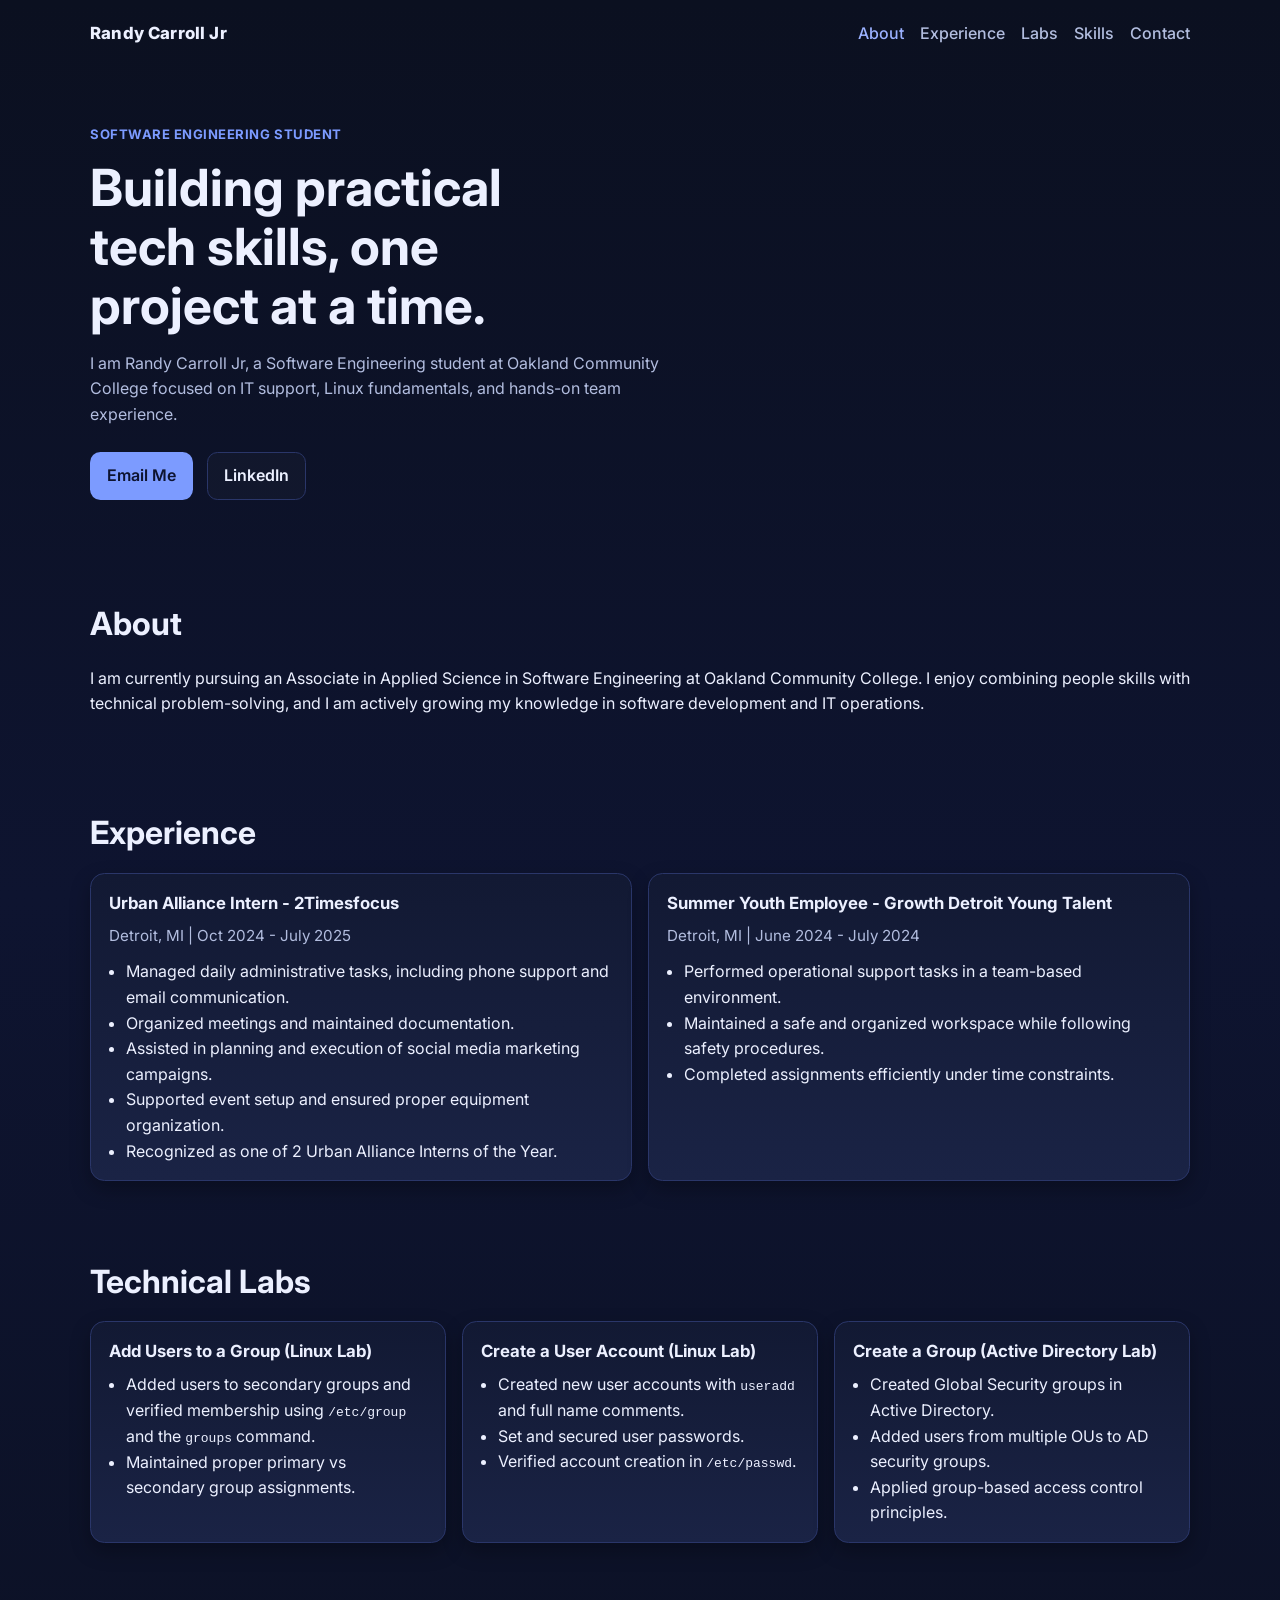
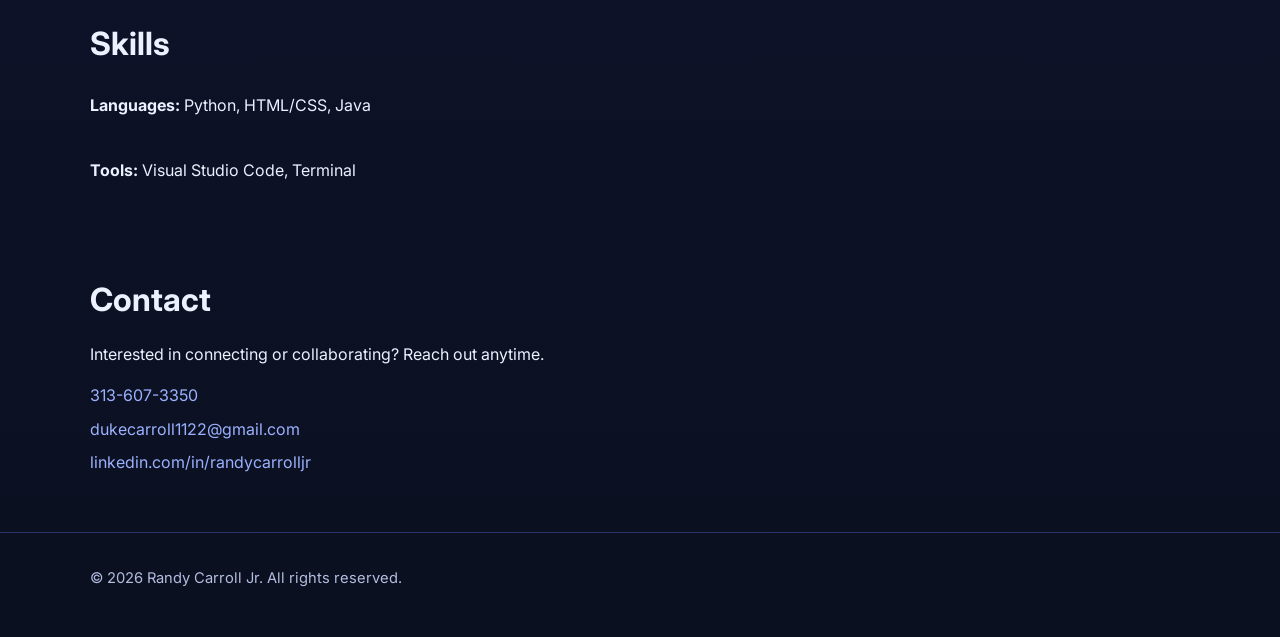
==== index.html @ 204d825f "Add files via upload" ====
<!doctype html>
<html lang="en">
  <head>
    <meta charset="UTF-8" />
    <meta name="viewport" content="width=device-width, initial-scale=1.0" />
    <title>Randy Carroll Jr | Personal Website</title>
    <meta
      name="description"
      content="Personal website for Randy Carroll Jr, Software Engineering student and aspiring IT professional."
    />
    <link rel="preconnect" href="https://fonts.googleapis.com" />
    <link rel="preconnect" href="https://fonts.gstatic.com" crossorigin />
    <link
      href="https://fonts.googleapis.com/css2?family=Inter:wght@400;500;600;700;800&display=swap"
      rel="stylesheet"
    />
    <link rel="stylesheet" href="styles.css" />
  </head>
  <body>
    <header class="hero">
      <nav class="nav container">
        <a class="logo" href="#top">Randy Carroll Jr</a>
        <div class="nav-links">
          <a href="#about">About</a>
          <a href="#experience">Experience</a>
          <a href="#labs">Labs</a>
          <a href="#skills">Skills</a>
          <a href="#contact">Contact</a>
        </div>
      </nav>
      <div class="hero-content container" id="top">
        <p class="eyebrow">Software Engineering Student</p>
        <h1>Building practical tech skills, one project at a time.</h1>
        <p class="hero-text">
          I am Randy Carroll Jr, a Software Engineering student at Oakland Community College
          focused on IT support, Linux fundamentals, and hands-on team experience.
        </p>
        <div class="hero-actions">
          <a class="btn btn-primary" href="mailto:dukecarroll1122@gmail.com">Email Me</a>
          <a class="btn btn-secondary" href="https://linkedin.com/in/randycarrolljr" target="_blank" rel="noreferrer">LinkedIn</a>
        </div>
      </div>
    </header>

    <main>
      <section class="section container reveal" id="about">
        <h2>About</h2>
        <p>
          I am currently pursuing an Associate in Applied Science in Software Engineering at
          Oakland Community College. I enjoy combining people skills with technical problem-solving,
          and I am actively growing my knowledge in software development and IT operations.
        </p>
      </section>

      <section class="section container reveal" id="experience">
        <h2>Experience</h2>
        <div class="card-grid">
          <article class="card">
            <h3>Urban Alliance Intern - 2Timesfocus</h3>
            <p class="meta">Detroit, MI | Oct 2024 - July 2025</p>
            <ul>
              <li>Managed daily administrative tasks, including phone support and email communication.</li>
              <li>Organized meetings and maintained documentation.</li>
              <li>Assisted in planning and execution of social media marketing campaigns.</li>
              <li>Supported event setup and ensured proper equipment organization.</li>
              <li>Recognized as one of 2 Urban Alliance Interns of the Year.</li>
            </ul>
          </article>

          <article class="card">
            <h3>Summer Youth Employee - Growth Detroit Young Talent</h3>
            <p class="meta">Detroit, MI | June 2024 - July 2024</p>
            <ul>
              <li>Performed operational support tasks in a team-based environment.</li>
              <li>Maintained a safe and organized workspace while following safety procedures.</li>
              <li>Completed assignments efficiently under time constraints.</li>
            </ul>
          </article>
        </div>
      </section>

      <section class="section container reveal" id="labs">
        <h2>Technical Labs</h2>
        <div class="card-grid">
          <article class="card">
            <h3>Add Users to a Group (Linux Lab)</h3>
            <ul>
              <li>Added users to secondary groups and verified membership using <code>/etc/group</code> and the <code>groups</code> command.</li>
              <li>Maintained proper primary vs secondary group assignments.</li>
            </ul>
          </article>

          <article class="card">
            <h3>Create a User Account (Linux Lab)</h3>
            <ul>
              <li>Created new user accounts with <code>useradd</code> and full name comments.</li>
              <li>Set and secured user passwords.</li>
              <li>Verified account creation in <code>/etc/passwd</code>.</li>
            </ul>
          </article>

          <article class="card">
            <h3>Create a Group (Active Directory Lab)</h3>
            <ul>
              <li>Created Global Security groups in Active Directory.</li>
              <li>Added users from multiple OUs to AD security groups.</li>
              <li>Applied group-based access control principles.</li>
            </ul>
          </article>
        </div>
      </section>

      <section class="section container reveal" id="skills">
        <h2>Skills</h2>
        <div class="skills">
          <p><strong>Languages:</strong> Python, HTML/CSS, Java</p>
          <p><strong>Tools:</strong> Visual Studio Code, Terminal</p>
        </div>
      </section>

      <section class="section container reveal" id="contact">
        <h2>Contact</h2>
        <p>Interested in connecting or collaborating? Reach out anytime.</p>
        <div class="contact-list">
          <a href="tel:+13136073350">313-607-3350</a>
          <a href="mailto:dukecarroll1122@gmail.com">dukecarroll1122@gmail.com</a>
          <a href="https://linkedin.com/in/randycarrolljr" target="_blank" rel="noreferrer">linkedin.com/in/randycarrolljr</a>
        </div>
      </section>
    </main>

    <footer class="footer">
      <div class="container">
        <p>© <span id="year"></span> Randy Carroll Jr. All rights reserved.</p>
      </div>
    </footer>

    <button class="back-to-top" id="backToTop" aria-label="Back to top">Top</button>

    <script src="script.js" defer></script>
  </body>
</html>
---- styles.css ----
:root {
  --bg: #0b1020;
  --surface: #121933;
  --surface-2: #1a2345;
  --text: #ecf0ff;
  --muted: #b2bddf;
  --primary: #7c9bff;
  --primary-strong: #9bb1ff;
  --border: #2a3669;
  --shadow: rgba(0, 0, 0, 0.28);
}

* {
  box-sizing: border-box;
}

html,
body {
  margin: 0;
  padding: 0;
  font-family: "Inter", system-ui, -apple-system, Segoe UI, Roboto, sans-serif;
  background: linear-gradient(180deg, #0b1020 0%, #0e1430 40%, #0b1020 100%);
  color: var(--text);
  line-height: 1.6;
}

a {
  color: var(--primary-strong);
  text-decoration: none;
}

a:hover {
  text-decoration: underline;
}

.container {
  width: min(1100px, 92%);
  margin: 0 auto;
}

.hero {
  padding: 1.25rem 0 3rem;
}

.nav {
  display: flex;
  align-items: center;
  justify-content: space-between;
  gap: 1rem;
}

.logo {
  color: var(--text);
  font-weight: 800;
  font-size: 1.05rem;
  letter-spacing: 0.01em;
}

.nav-links {
  display: flex;
  flex-wrap: wrap;
  gap: 1rem;
}

.nav-links a {
  color: var(--muted);
  font-weight: 500;
  transition: color 0.2s ease;
}

.nav-links a.active {
  color: var(--primary-strong);
}

.hero-content {
  padding-top: 4rem;
}

.eyebrow {
  color: var(--primary);
  font-weight: 700;
  letter-spacing: 0.04em;
  text-transform: uppercase;
  font-size: 0.82rem;
}

h1 {
  font-size: clamp(2rem, 5vw, 3.2rem);
  line-height: 1.15;
  margin: 0.4rem 0 1rem;
  max-width: 14ch;
}

.hero-text {
  max-width: 62ch;
  color: var(--muted);
}

.hero-actions {
  display: flex;
  flex-wrap: wrap;
  gap: 0.85rem;
  margin-top: 1.5rem;
}

.btn {
  display: inline-block;
  padding: 0.65rem 1rem;
  border-radius: 0.65rem;
  font-weight: 600;
  border: 1px solid transparent;
}

.btn-primary {
  background: var(--primary);
  color: #0d1330;
}

.btn-primary:hover {
  background: #9db2ff;
  text-decoration: none;
}

.btn-secondary {
  border-color: var(--border);
  color: var(--text);
  background: rgba(255, 255, 255, 0.02);
}

.btn-secondary:hover {
  background: rgba(255, 255, 255, 0.08);
  text-decoration: none;
}

.section {
  padding: 1.5rem 0;
}

.reveal {
  opacity: 0;
  transform: translateY(14px);
  transition: opacity 0.45s ease, transform 0.45s ease;
}

.reveal.visible {
  opacity: 1;
  transform: translateY(0);
}

h2 {
  font-size: clamp(1.4rem, 3vw, 2rem);
  margin-bottom: 0.5rem;
}

.card-grid {
  display: grid;
  gap: 1rem;
  grid-template-columns: repeat(auto-fit, minmax(250px, 1fr));
  margin-top: 0.9rem;
}

.card {
  background: linear-gradient(180deg, var(--surface) 0%, var(--surface-2) 100%);
  border: 1px solid var(--border);
  border-radius: 0.9rem;
  padding: 1rem 1.1rem;
  box-shadow: 0 8px 20px var(--shadow);
}

.card h3 {
  margin-top: 0;
  margin-bottom: 0.45rem;
  font-size: 1.05rem;
}

.meta {
  color: var(--muted);
  margin-top: 0;
  margin-bottom: 0.7rem;
  font-size: 0.95rem;
}

ul {
  margin: 0;
  padding-left: 1.1rem;
}

.skills,
.contact-list {
  display: grid;
  gap: 0.5rem;
}

.footer {
  border-top: 1px solid var(--border);
  margin-top: 2rem;
  padding: 1.2rem 0 2rem;
  color: var(--muted);
  font-size: 0.92rem;
}

.back-to-top {
  position: fixed;
  right: 1rem;
  bottom: 1rem;
  border: 1px solid var(--border);
  background: var(--surface-2);
  color: var(--text);
  border-radius: 999px;
  padding: 0.45rem 0.75rem;
  font-weight: 600;
  cursor: pointer;
  opacity: 0;
  pointer-events: none;
  transition: opacity 0.2s ease;
}

.back-to-top.show {
  opacity: 1;
  pointer-events: auto;
}

@media (max-width: 700px) {
  .nav {
    flex-direction: column;
    align-items: flex-start;
  }

  .hero-content {
    padding-top: 2.2rem;
  }
}
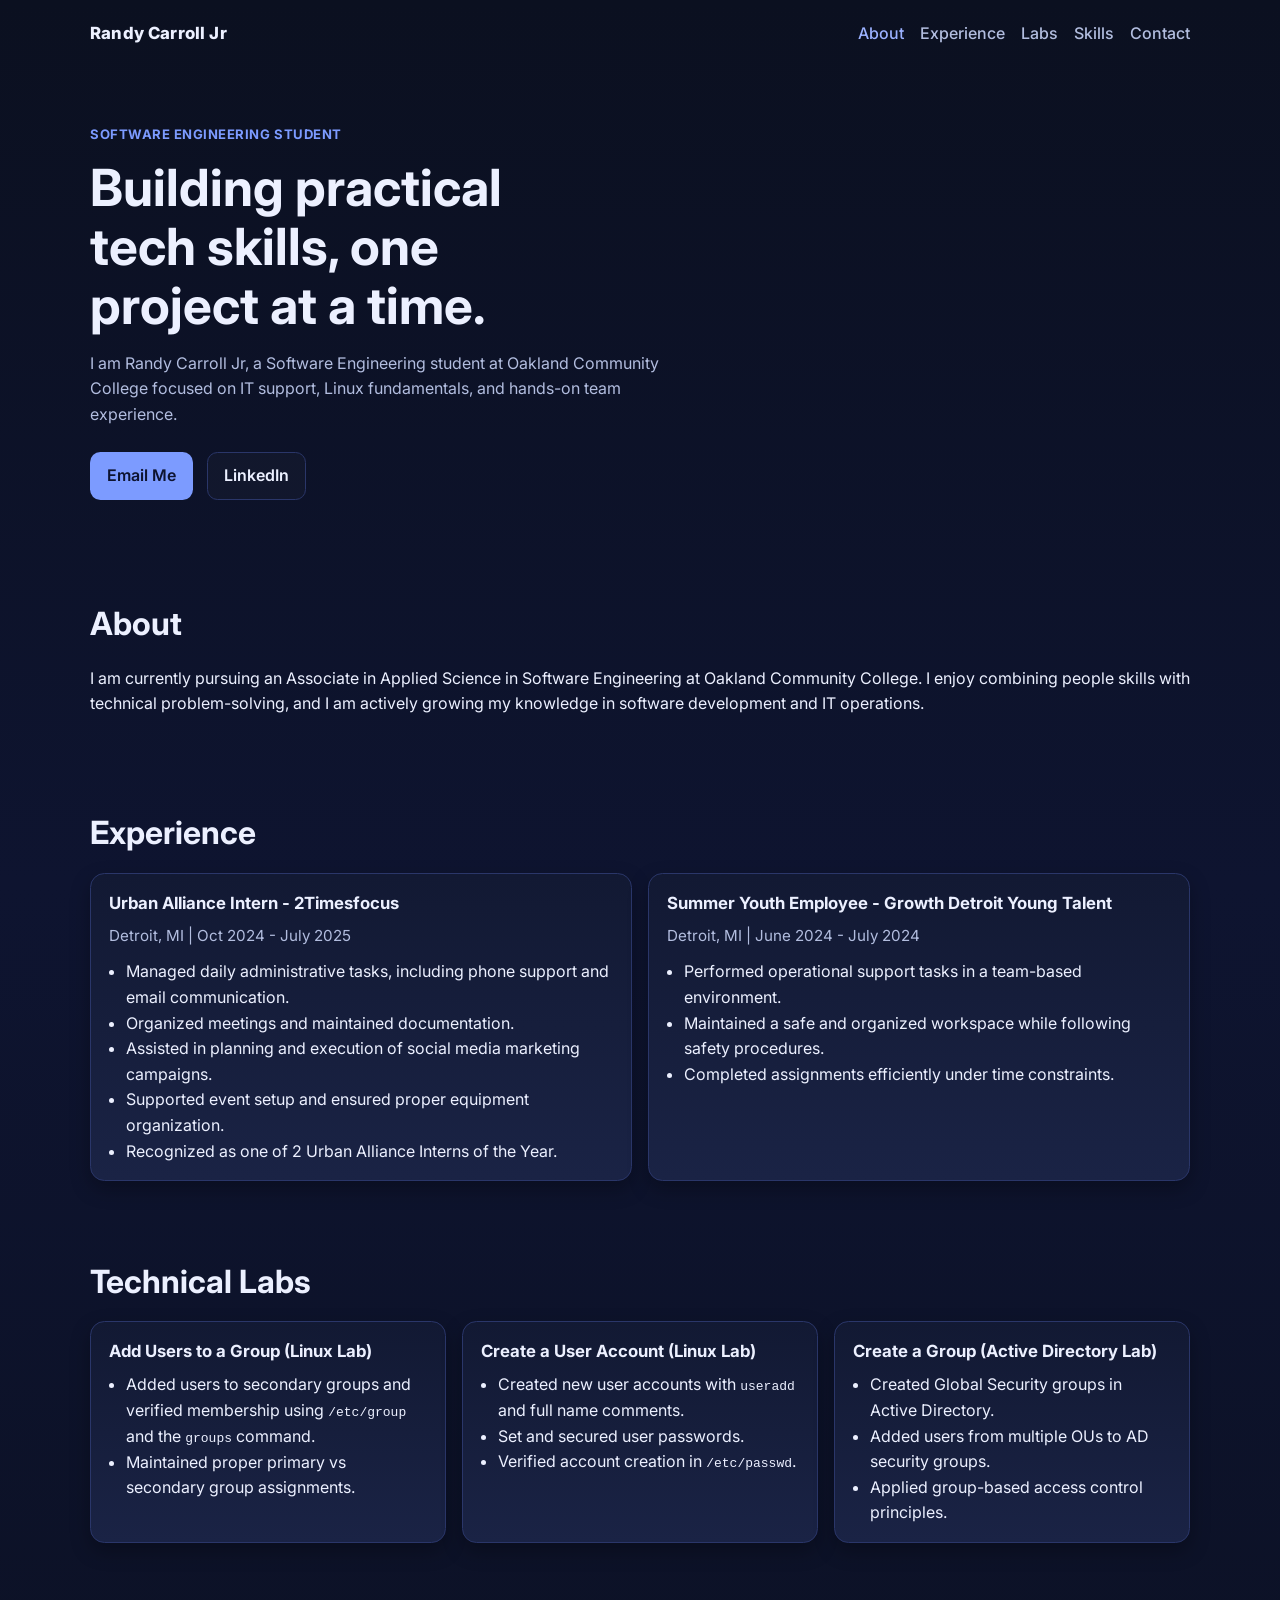
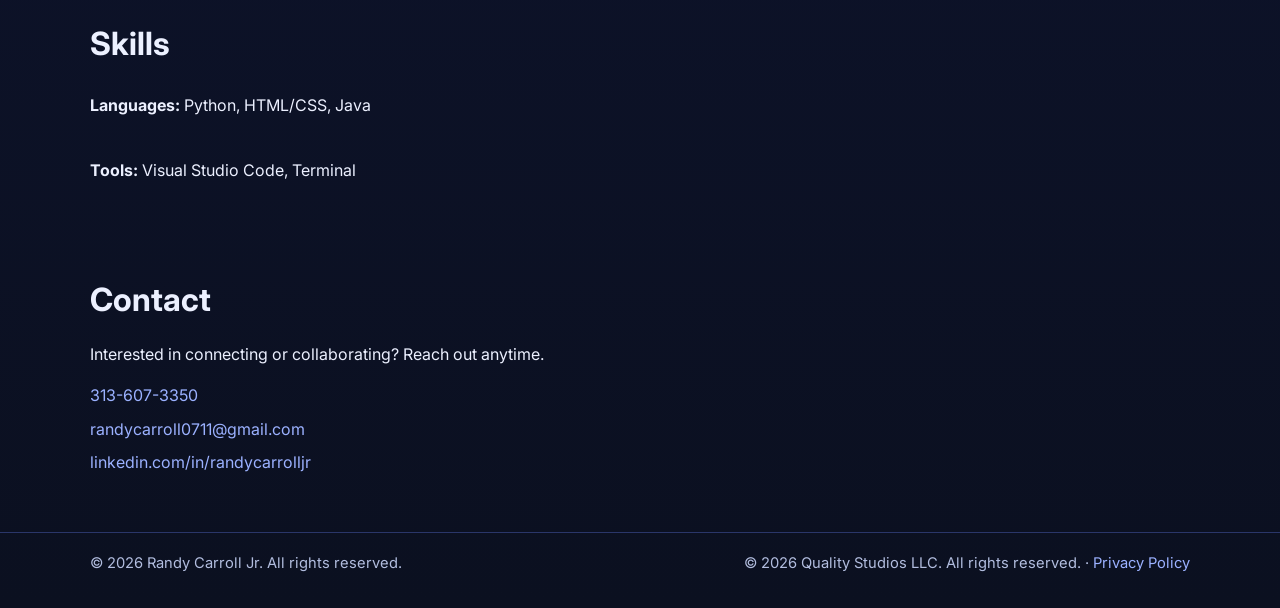
==== commit 417d35a9: "Add footer legal notice, privacy page, and accessibility/UX polish Adds Quality Studios LLC copyrigh" ====
--- a/index.html
+++ b/index.html
@@ -17,6 +17,7 @@
     <link rel="stylesheet" href="styles.css" />
   </head>
   <body>
+    <a class="skip-link" href="#main-content">Skip to main content</a>
     <header class="hero">
       <nav class="nav container">
         <a class="logo" href="#top">Randy Carroll Jr</a>
@@ -36,13 +37,13 @@
           focused on IT support, Linux fundamentals, and hands-on team experience.
         </p>
         <div class="hero-actions">
-          <a class="btn btn-primary" href="mailto:dukecarroll1122@gmail.com">Email Me</a>
+          <a class="btn btn-primary" href="mailto:randycarroll0711@gmail.com">Email Me</a>
           <a class="btn btn-secondary" href="https://linkedin.com/in/randycarrolljr" target="_blank" rel="noreferrer">LinkedIn</a>
         </div>
       </div>
     </header>
 
-    <main>
+    <main id="main-content">
       <section class="section container reveal" id="about">
         <h2>About</h2>
         <p>
@@ -123,15 +124,16 @@
         <p>Interested in connecting or collaborating? Reach out anytime.</p>
         <div class="contact-list">
           <a href="tel:+13136073350">313-607-3350</a>
-          <a href="mailto:dukecarroll1122@gmail.com">dukecarroll1122@gmail.com</a>
+          <a href="mailto:randycarroll0711@gmail.com">randycarroll0711@gmail.com</a>
           <a href="https://linkedin.com/in/randycarrolljr" target="_blank" rel="noreferrer">linkedin.com/in/randycarrolljr</a>
         </div>
       </section>
     </main>
 
     <footer class="footer">
-      <div class="container">
+      <div class="container footer-content">
         <p>© <span id="year"></span> Randy Carroll Jr. All rights reserved.</p>
+        <p class="footer-secondary">© 2026 Quality Studios LLC. All rights reserved. · <a href="privacy.html">Privacy Policy</a></p>
       </div>
     </footer>
 
--- a/styles.css
+++ b/styles.css
@@ -14,6 +14,10 @@
   box-sizing: border-box;
 }
 
+html {
+  scroll-behavior: smooth;
+}
+
 html,
 body {
   margin: 0;
@@ -33,9 +37,44 @@
   text-decoration: underline;
 }
 
+a:focus-visible,
+button:focus-visible {
+  outline: 2px solid var(--primary);
+  outline-offset: 3px;
+  border-radius: 0.25rem;
+}
+
+@media (prefers-reduced-motion: reduce) {
+  html {
+    scroll-behavior: auto;
+  }
+
+  .reveal {
+    transition: none;
+  }
+}
+
 .container {
   width: min(1100px, 92%);
   margin: 0 auto;
+}
+
+.skip-link {
+  position: absolute;
+  top: -100%;
+  left: 1rem;
+  z-index: 1000;
+  background: var(--surface-2);
+  color: var(--text);
+  border: 1px solid var(--border);
+  border-radius: 0.5rem;
+  padding: 0.65rem 1rem;
+  font-weight: 600;
+  transition: top 0.2s ease;
+}
+
+.skip-link:focus {
+  top: 1rem;
 }
 
 .hero {
@@ -109,6 +148,11 @@
   border-radius: 0.65rem;
   font-weight: 600;
   border: 1px solid transparent;
+  transition: background 0.2s ease, transform 0.15s ease;
+}
+
+.btn:active {
+  transform: translateY(1px);
 }
 
 .btn-primary {
@@ -165,6 +209,13 @@
   border-radius: 0.9rem;
   padding: 1rem 1.1rem;
   box-shadow: 0 8px 20px var(--shadow);
+  transition: transform 0.2s ease, border-color 0.2s ease, box-shadow 0.2s ease;
+}
+
+.card:hover {
+  transform: translateY(-3px);
+  border-color: var(--primary);
+  box-shadow: 0 12px 28px var(--shadow);
 }
 
 .card h3 {
@@ -199,25 +250,47 @@
   font-size: 0.92rem;
 }
 
+.footer-content {
+  display: flex;
+  flex-wrap: wrap;
+  justify-content: space-between;
+  gap: 0.35rem 1.5rem;
+}
+
+.footer-content p {
+  margin: 0;
+}
+
+.footer-secondary {
+  color: var(--muted);
+}
+
 .back-to-top {
   position: fixed;
   right: 1rem;
   bottom: 1rem;
+  min-width: 44px;
+  min-height: 44px;
   border: 1px solid var(--border);
   background: var(--surface-2);
   color: var(--text);
   border-radius: 999px;
-  padding: 0.45rem 0.75rem;
+  padding: 0.6rem 1rem;
   font-weight: 600;
   cursor: pointer;
   opacity: 0;
   pointer-events: none;
-  transition: opacity 0.2s ease;
+  transition: opacity 0.2s ease, background 0.2s ease, border-color 0.2s ease;
 }
 
 .back-to-top.show {
   opacity: 1;
   pointer-events: auto;
+}
+
+.back-to-top:hover {
+  background: var(--surface);
+  border-color: var(--primary);
 }
 
 @media (max-width: 700px) {
@@ -229,4 +302,9 @@
   .hero-content {
     padding-top: 2.2rem;
   }
-}
+
+  .footer-content {
+    flex-direction: column;
+    gap: 0.5rem;
+  }
+}
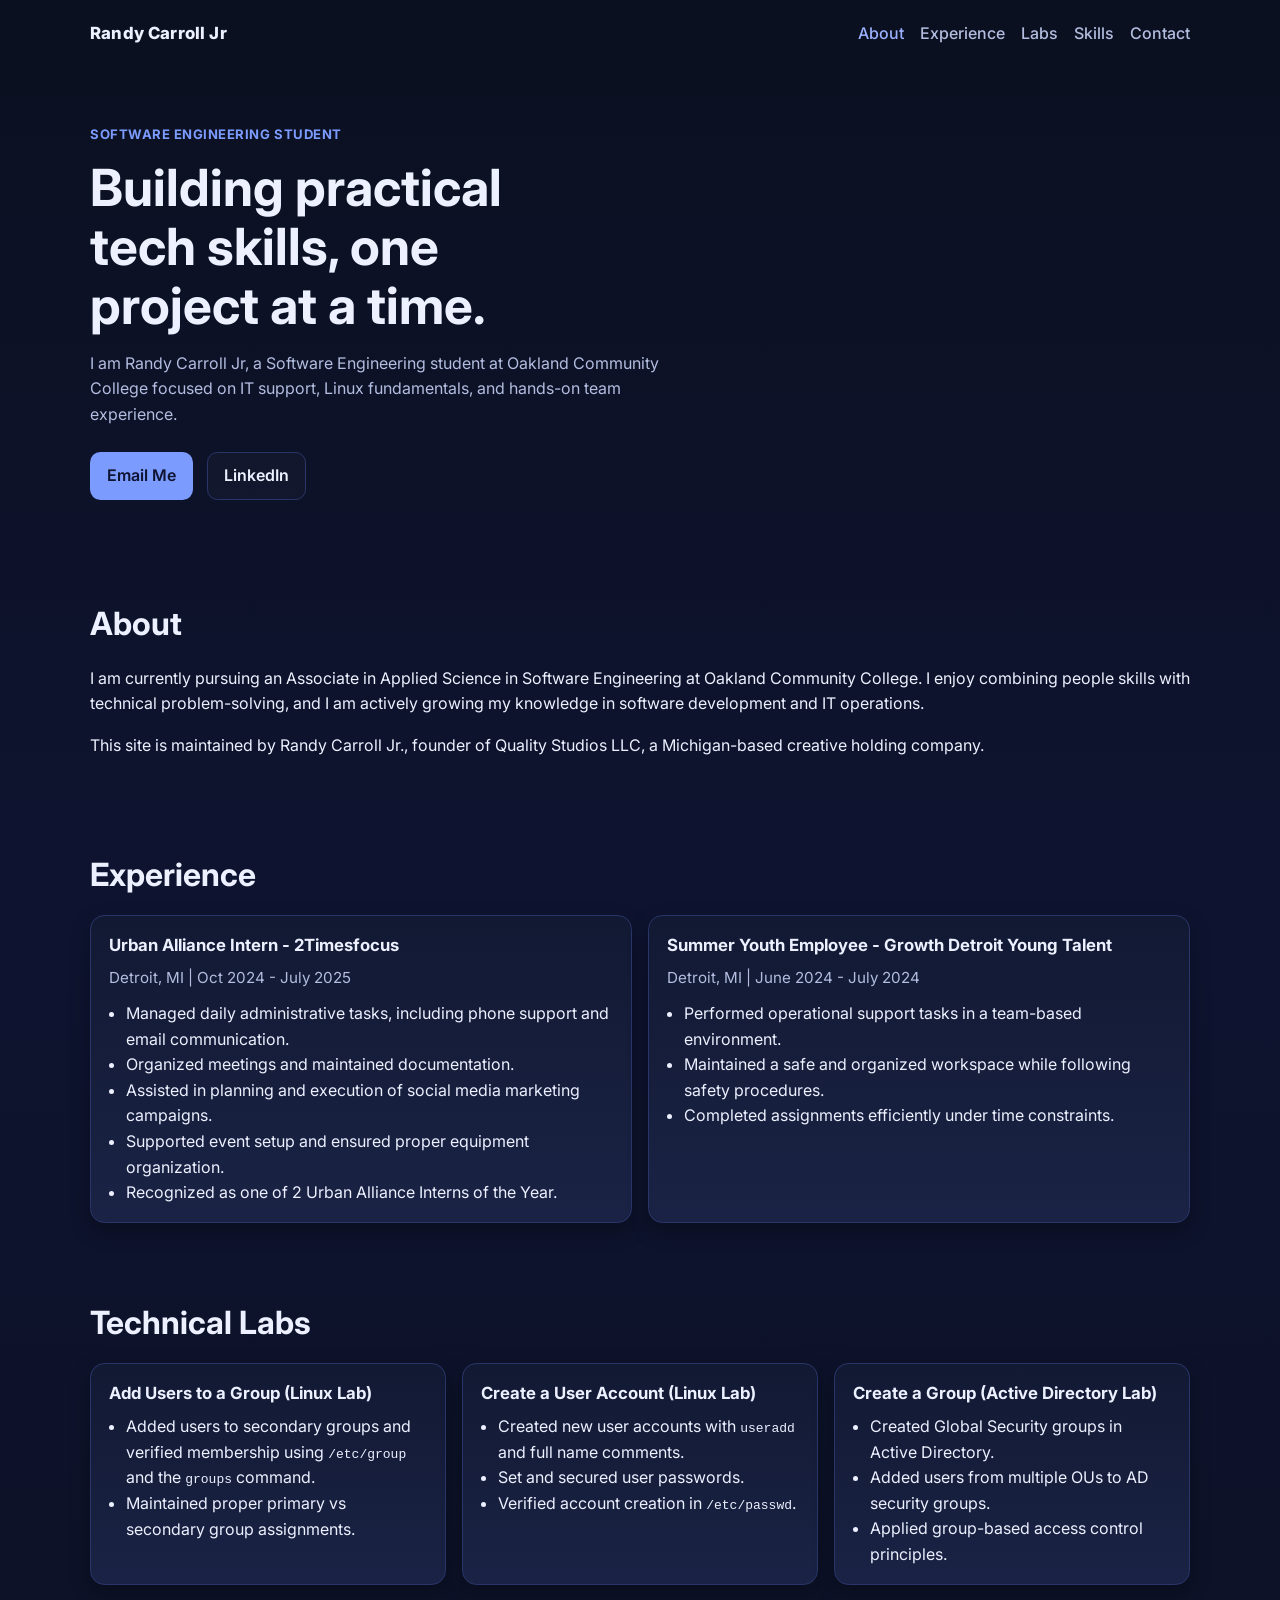
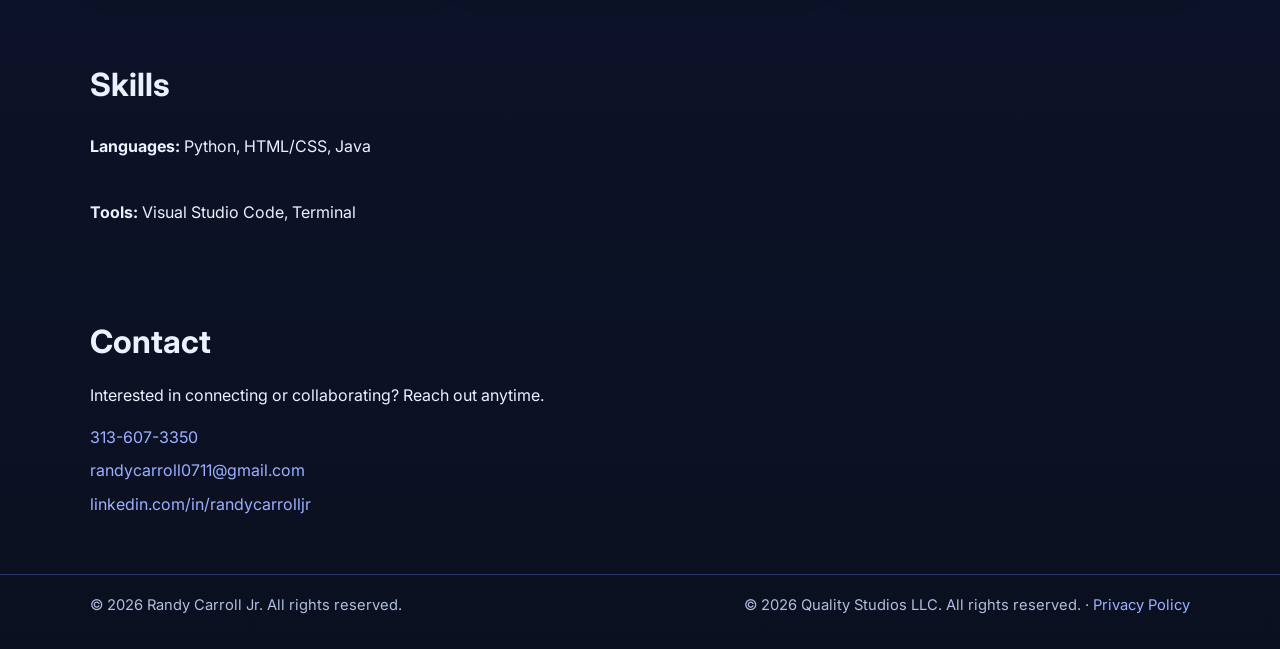
==== commit 890121b7: "Add Quality Studios LLC references to title, meta description, and About section Co-Authored-By: Cla" ====
--- a/index.html
+++ b/index.html
@@ -3,10 +3,10 @@
   <head>
     <meta charset="UTF-8" />
     <meta name="viewport" content="width=device-width, initial-scale=1.0" />
-    <title>Randy Carroll Jr | Personal Website</title>
+    <title>Randy Carroll Jr | Quality Studios LLC</title>
     <meta
       name="description"
-      content="Personal website for Randy Carroll Jr, Software Engineering student and aspiring IT professional."
+      content="Personal website for Randy Carroll Jr, Software Engineering student and founder of Quality Studios LLC."
     />
     <link rel="preconnect" href="https://fonts.googleapis.com" />
     <link rel="preconnect" href="https://fonts.gstatic.com" crossorigin />
@@ -50,6 +50,10 @@
           I am currently pursuing an Associate in Applied Science in Software Engineering at
           Oakland Community College. I enjoy combining people skills with technical problem-solving,
           and I am actively growing my knowledge in software development and IT operations.
+        </p>
+        <p>
+          This site is maintained by Randy Carroll Jr., founder of Quality Studios LLC, a
+          Michigan-based creative holding company.
         </p>
       </section>
 
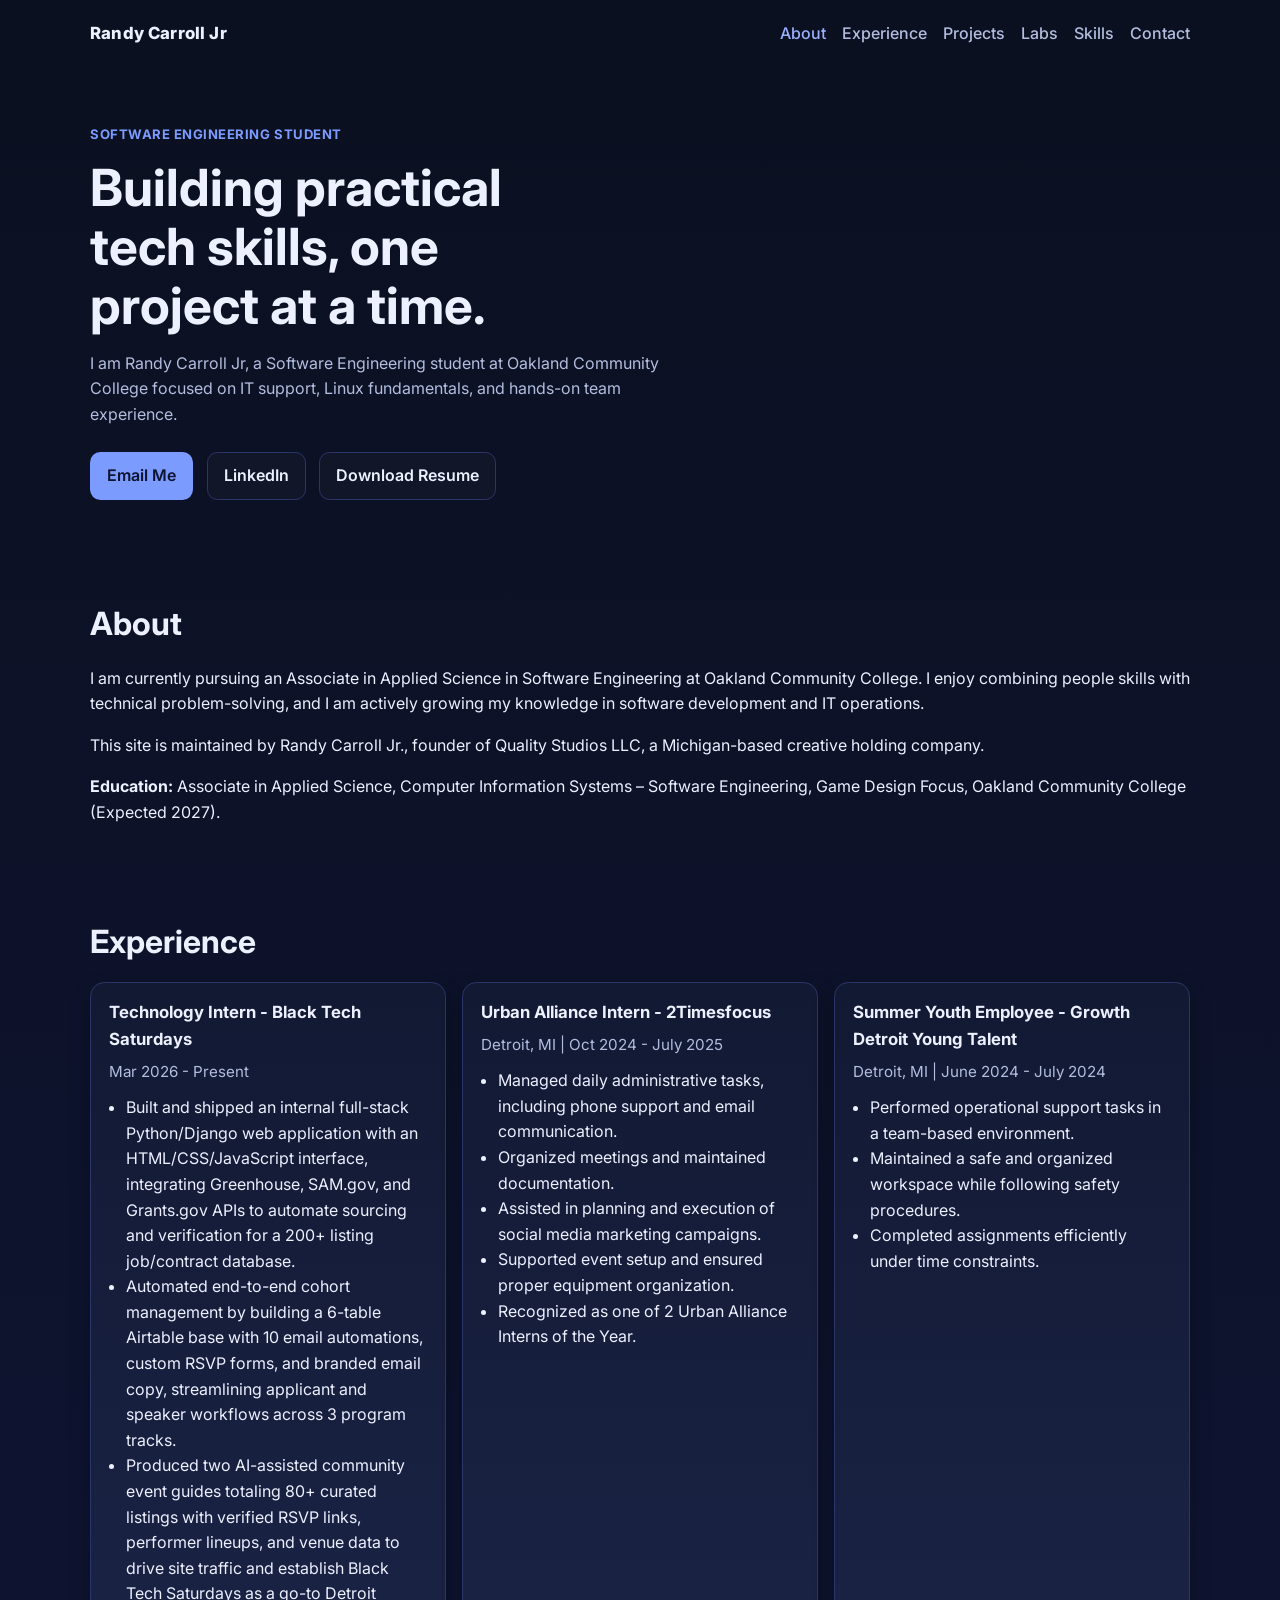
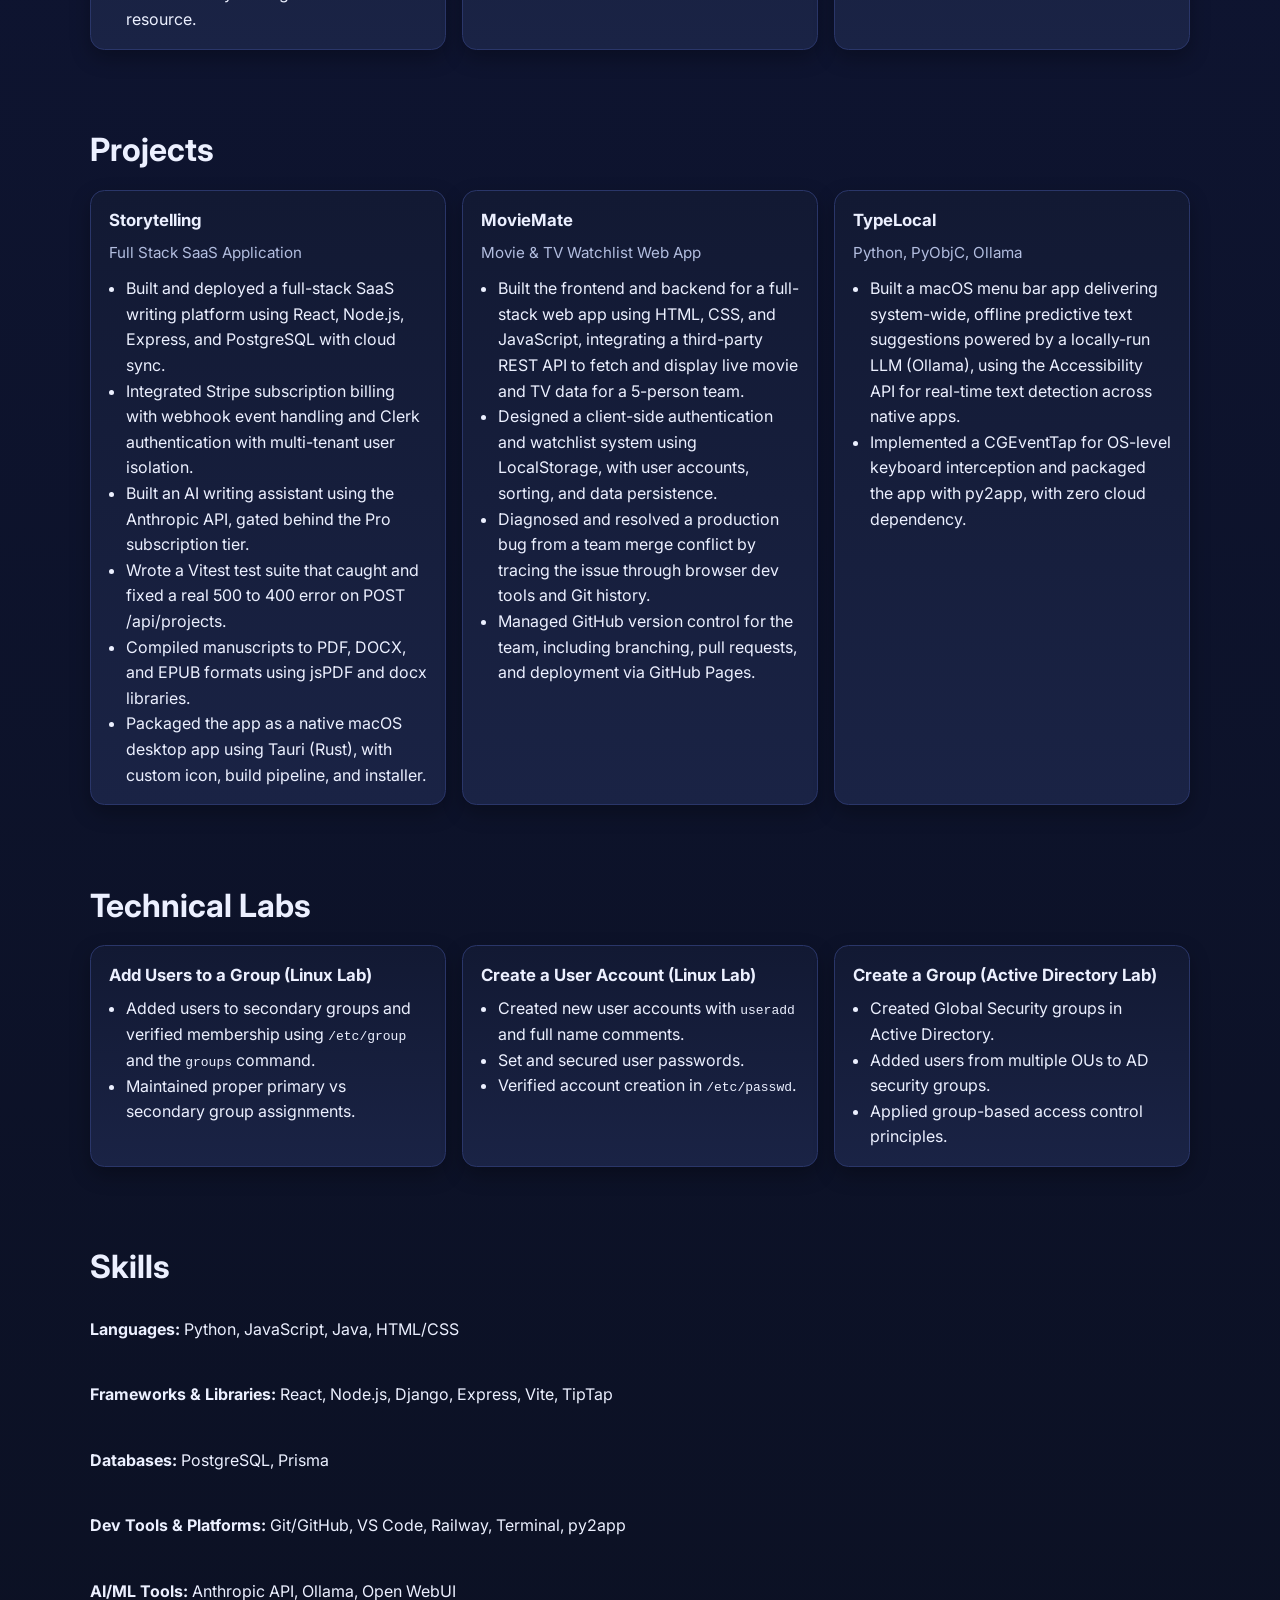
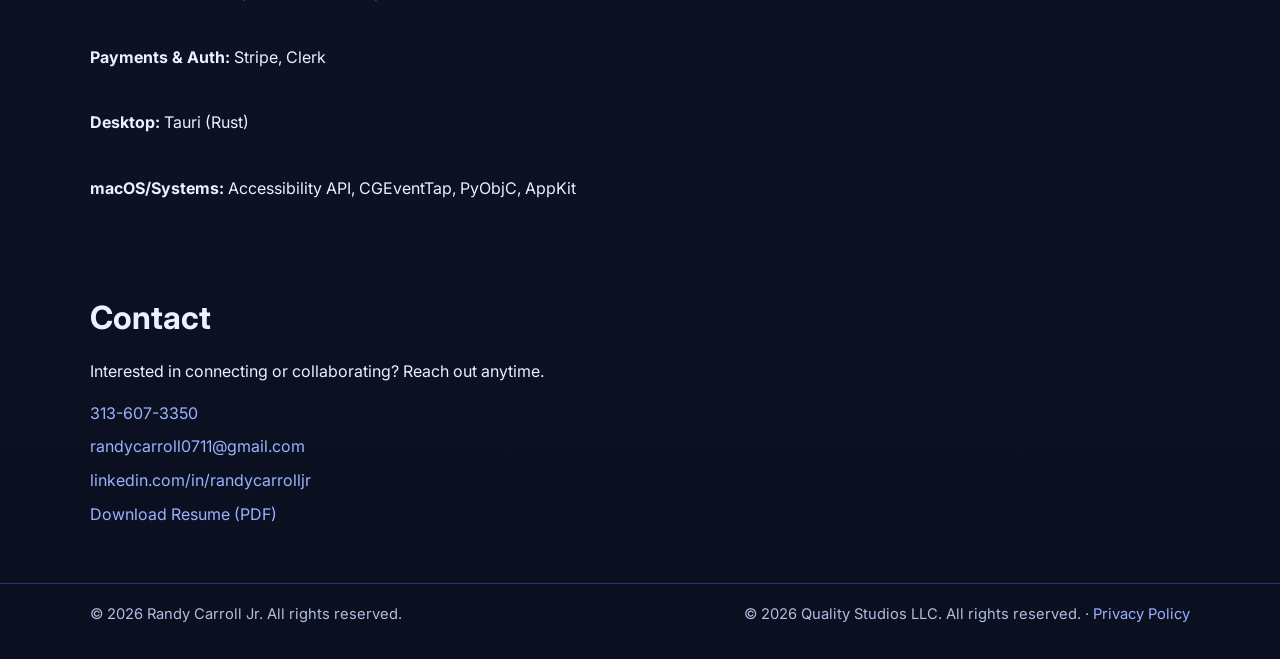
==== commit dab047c6: "Add downloadable resume and sync site content with resume Adds a Download Resume link (hero + contac" ====
--- a/index.html
+++ b/index.html
@@ -24,6 +24,7 @@
         <div class="nav-links">
           <a href="#about">About</a>
           <a href="#experience">Experience</a>
+          <a href="#projects">Projects</a>
           <a href="#labs">Labs</a>
           <a href="#skills">Skills</a>
           <a href="#contact">Contact</a>
@@ -39,6 +40,7 @@
         <div class="hero-actions">
           <a class="btn btn-primary" href="mailto:randycarroll0711@gmail.com">Email Me</a>
           <a class="btn btn-secondary" href="https://linkedin.com/in/randycarrolljr" target="_blank" rel="noreferrer">LinkedIn</a>
+          <a class="btn btn-secondary" href="resume.pdf" download>Download Resume</a>
         </div>
       </div>
     </header>
@@ -55,11 +57,25 @@
           This site is maintained by Randy Carroll Jr., founder of Quality Studios LLC, a
           Michigan-based creative holding company.
         </p>
+        <p>
+          <strong>Education:</strong> Associate in Applied Science, Computer Information Systems –
+          Software Engineering, Game Design Focus, Oakland Community College (Expected 2027).
+        </p>
       </section>
 
       <section class="section container reveal" id="experience">
         <h2>Experience</h2>
         <div class="card-grid">
+          <article class="card">
+            <h3>Technology Intern - Black Tech Saturdays</h3>
+            <p class="meta">Mar 2026 - Present</p>
+            <ul>
+              <li>Built and shipped an internal full-stack Python/Django web application with an HTML/CSS/JavaScript interface, integrating Greenhouse, SAM.gov, and Grants.gov APIs to automate sourcing and verification for a 200+ listing job/contract database.</li>
+              <li>Automated end-to-end cohort management by building a 6-table Airtable base with 10 email automations, custom RSVP forms, and branded email copy, streamlining applicant and speaker workflows across 3 program tracks.</li>
+              <li>Produced two AI-assisted community event guides totaling 80+ curated listings with verified RSVP links, performer lineups, and venue data to drive site traffic and establish Black Tech Saturdays as a go-to Detroit resource.</li>
+            </ul>
+          </article>
+
           <article class="card">
             <h3>Urban Alliance Intern - 2Timesfocus</h3>
             <p class="meta">Detroit, MI | Oct 2024 - July 2025</p>
@@ -84,6 +100,44 @@
         </div>
       </section>
 
+      <section class="section container reveal" id="projects">
+        <h2>Projects</h2>
+        <div class="card-grid">
+          <article class="card">
+            <h3>Storytelling</h3>
+            <p class="meta">Full Stack SaaS Application</p>
+            <ul>
+              <li>Built and deployed a full-stack SaaS writing platform using React, Node.js, Express, and PostgreSQL with cloud sync.</li>
+              <li>Integrated Stripe subscription billing with webhook event handling and Clerk authentication with multi-tenant user isolation.</li>
+              <li>Built an AI writing assistant using the Anthropic API, gated behind the Pro subscription tier.</li>
+              <li>Wrote a Vitest test suite that caught and fixed a real 500 to 400 error on POST /api/projects.</li>
+              <li>Compiled manuscripts to PDF, DOCX, and EPUB formats using jsPDF and docx libraries.</li>
+              <li>Packaged the app as a native macOS desktop app using Tauri (Rust), with custom icon, build pipeline, and installer.</li>
+            </ul>
+          </article>
+
+          <article class="card">
+            <h3>MovieMate</h3>
+            <p class="meta">Movie &amp; TV Watchlist Web App</p>
+            <ul>
+              <li>Built the frontend and backend for a full-stack web app using HTML, CSS, and JavaScript, integrating a third-party REST API to fetch and display live movie and TV data for a 5-person team.</li>
+              <li>Designed a client-side authentication and watchlist system using LocalStorage, with user accounts, sorting, and data persistence.</li>
+              <li>Diagnosed and resolved a production bug from a team merge conflict by tracing the issue through browser dev tools and Git history.</li>
+              <li>Managed GitHub version control for the team, including branching, pull requests, and deployment via GitHub Pages.</li>
+            </ul>
+          </article>
+
+          <article class="card">
+            <h3>TypeLocal</h3>
+            <p class="meta">Python, PyObjC, Ollama</p>
+            <ul>
+              <li>Built a macOS menu bar app delivering system-wide, offline predictive text suggestions powered by a locally-run LLM (Ollama), using the Accessibility API for real-time text detection across native apps.</li>
+              <li>Implemented a CGEventTap for OS-level keyboard interception and packaged the app with py2app, with zero cloud dependency.</li>
+            </ul>
+          </article>
+        </div>
+      </section>
+
       <section class="section container reveal" id="labs">
         <h2>Technical Labs</h2>
         <div class="card-grid">
@@ -118,8 +172,14 @@
       <section class="section container reveal" id="skills">
         <h2>Skills</h2>
         <div class="skills">
-          <p><strong>Languages:</strong> Python, HTML/CSS, Java</p>
-          <p><strong>Tools:</strong> Visual Studio Code, Terminal</p>
+          <p><strong>Languages:</strong> Python, JavaScript, Java, HTML/CSS</p>
+          <p><strong>Frameworks &amp; Libraries:</strong> React, Node.js, Django, Express, Vite, TipTap</p>
+          <p><strong>Databases:</strong> PostgreSQL, Prisma</p>
+          <p><strong>Dev Tools &amp; Platforms:</strong> Git/GitHub, VS Code, Railway, Terminal, py2app</p>
+          <p><strong>AI/ML Tools:</strong> Anthropic API, Ollama, Open WebUI</p>
+          <p><strong>Payments &amp; Auth:</strong> Stripe, Clerk</p>
+          <p><strong>Desktop:</strong> Tauri (Rust)</p>
+          <p><strong>macOS/Systems:</strong> Accessibility API, CGEventTap, PyObjC, AppKit</p>
         </div>
       </section>
 
@@ -130,6 +190,7 @@
           <a href="tel:+13136073350">313-607-3350</a>
           <a href="mailto:randycarroll0711@gmail.com">randycarroll0711@gmail.com</a>
           <a href="https://linkedin.com/in/randycarrolljr" target="_blank" rel="noreferrer">linkedin.com/in/randycarrolljr</a>
+          <a href="resume.pdf" download>Download Resume (PDF)</a>
         </div>
       </section>
     </main>
